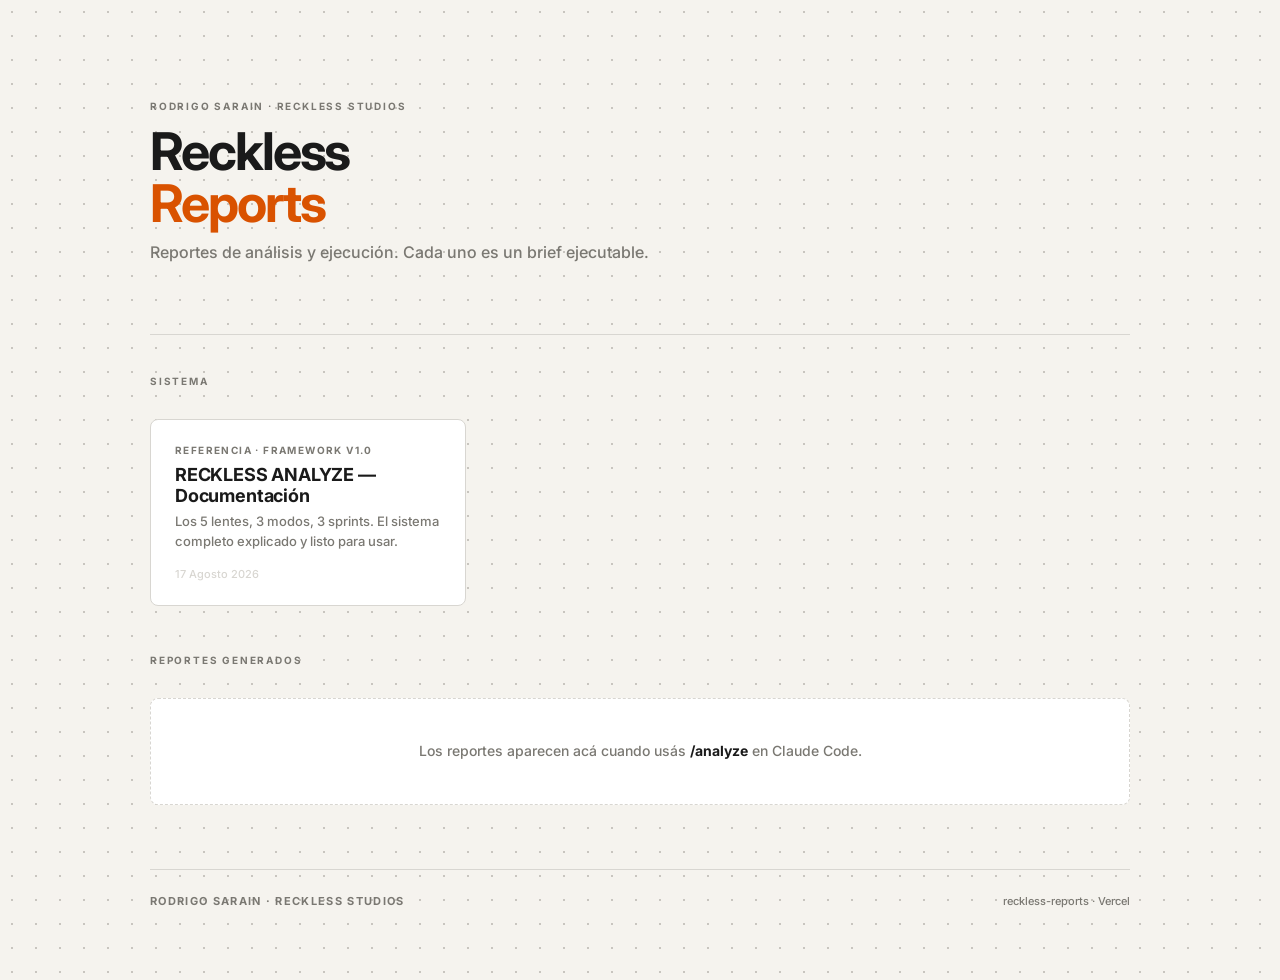
==== index.html @ d9c217eb "init: RECKLESS ANALYZE system v1.0 Framework de análisis y ejecución unificado para contenido y soft" ====
<!DOCTYPE html>
<html lang="es">
<head>
  <meta charset="UTF-8">
  <meta name="viewport" content="width=device-width, initial-scale=1.0">
  <title>Reckless Reports — Rodrigo Sarain</title>
  <link rel="icon" type="image/png" href="/assets/logo.png">
  <link rel="preconnect" href="https://fonts.googleapis.com">
  <link rel="preconnect" href="https://fonts.gstatic.com" crossorigin>
  <link href="https://fonts.googleapis.com/css2?family=Inter:wght@400;500;600;700&display=swap" rel="stylesheet">
  <link rel="stylesheet" href="/assets/style.css">
  <style>
    .index-window {
      max-width: 980px;
      margin: 0 auto;
    }
    .index-header {
      padding: 52px 0 40px;
    }
    .index-eyebrow {
      font-size: 10px;
      font-weight: 700;
      letter-spacing: 0.18em;
      text-transform: uppercase;
      color: var(--stone);
      margin-bottom: 14px;
    }
    .index-title {
      font-size: 52px;
      font-weight: 700;
      letter-spacing: -0.04em;
      line-height: 1.0;
      color: var(--void);
    }
    .index-title .signal { color: var(--signal); }
    .index-sub {
      font-size: 16px;
      font-weight: 500;
      color: var(--stone);
      margin-top: 12px;
    }
    .index-divider {
      height: 1px;
      background: var(--border);
      margin: 32px 0;
    }
    .index-filters {
      display: flex;
      gap: 8px;
      margin-bottom: 24px;
      flex-wrap: wrap;
    }
    .filter-btn {
      font-size: 11px;
      font-weight: 600;
      letter-spacing: 0.1em;
      text-transform: uppercase;
      padding: 6px 14px;
      border-radius: 20px;
      border: 1px solid var(--border);
      background: #fff;
      color: var(--stone);
      cursor: pointer;
      transition: all 0.1s;
    }
    .filter-btn.active, .filter-btn:hover {
      background: var(--void);
      color: var(--paper);
      border-color: var(--void);
    }
    .section-label {
      font-size: 10px;
      font-weight: 700;
      letter-spacing: 0.18em;
      text-transform: uppercase;
      color: var(--stone);
      margin-bottom: 16px;
      margin-top: 40px;
    }
  </style>
</head>
<body>

<div class="index-window">

  <div class="index-header">
    <div class="index-eyebrow">Rodrigo Sarain · Reckless Studios</div>
    <div class="index-title">Reckless<br><span class="signal">Reports</span></div>
    <div class="index-sub">Reportes de análisis y ejecución. Cada uno es un brief ejecutable.</div>
  </div>

  <div class="index-divider"></div>

  <div class="section-label">Sistema</div>
  <div class="index-grid">

    <a class="report-card" href="/reports/analyze-framework/">
      <div class="rc-mode">Referencia · Framework v1.0</div>
      <div class="rc-title">RECKLESS ANALYZE — Documentación</div>
      <div class="rc-sub">Los 5 lentes, 3 modos, 3 sprints. El sistema completo explicado y listo para usar.</div>
      <div class="rc-date">17 Agosto 2026</div>
    </a>

  </div>

  <div class="section-label" style="margin-top: 48px;">Reportes generados</div>
  <div id="reports-grid" class="index-grid">
    <div style="grid-column: 1 / -1; padding: 40px; text-align: center; border: 1px dashed var(--border); border-radius: 8px; background: #fff;">
      <p style="color: var(--stone); font-size: 14px; font-weight: 500;">Los reportes aparecen acá cuando usás <strong style="color: var(--void);">/analyze</strong> en Claude Code.</p>
    </div>
  </div>

  <div style="margin-top: 64px; padding-top: 24px; border-top: 1px solid var(--border); display: flex; justify-content: space-between; align-items: center;">
    <div style="font-size: 11px; font-weight: 700; letter-spacing: 0.12em; text-transform: uppercase; color: var(--stone);">Rodrigo Sarain · Reckless Studios</div>
    <div style="font-size: 11px; font-weight: 500; color: var(--stone);">reckless-reports · Vercel</div>
  </div>

</div>

</body>
</html>
---- assets/style.css ----
/* ============================================================
   RECKLESS REPORTS — Shared Stylesheet
   Rodrigo Sarain · Reckless Studios
   ============================================================ */

*, *::before, *::after { margin: 0; padding: 0; box-sizing: border-box; }

:root {
  --signal:  #D95200;
  --void:    #1A1A1A;
  --paper:   #F5F3EE;
  --stone:   #7A7872;
  --earth:   #2C1A0E;
  --border:  #D8D6D1;
  --card-bg: #FAFAF8;
  --dot-color: #C8C5BF;
}

/* ── Body / Dot-grid background ── */
body {
  font-family: 'Inter', 'Helvetica Neue', Arial, sans-serif;
  background-color: var(--paper);
  background-image: radial-gradient(circle, var(--dot-color) 1.2px, transparent 1.2px);
  background-size: 24px 24px;
  min-height: 100vh;
  padding: 48px 24px 72px;
  color: var(--void);
  -webkit-font-smoothing: antialiased;
}

/* ── MacBook Window ── */
.window {
  max-width: 980px;
  margin: 0 auto;
  background: #FFFFFF;
  border-radius: 12px;
  box-shadow:
    0 0 0 1px rgba(0,0,0,0.07),
    0 2px 4px rgba(0,0,0,0.04),
    0 12px 32px rgba(0,0,0,0.08),
    0 40px 80px rgba(0,0,0,0.07);
  overflow: hidden;
}

/* ── Window Chrome ── */
.window-chrome {
  background: linear-gradient(180deg, #EEECEB 0%, #E5E3DF 100%);
  border-bottom: 1px solid #D2D0CB;
  padding: 13px 18px;
  display: flex;
  align-items: center;
  user-select: none;
}

.traffic-lights {
  display: flex;
  gap: 8px;
  flex-shrink: 0;
}

.tl {
  width: 12px;
  height: 12px;
  border-radius: 50%;
  border: 0.5px solid rgba(0,0,0,0.10);
}
.tl-red    { background: #FF5F57; }
.tl-yellow { background: #FEBC2E; }
.tl-green  { background: #28C840; }

.chrome-title {
  flex: 1;
  text-align: center;
  font-size: 12px;
  font-weight: 500;
  color: var(--stone);
  letter-spacing: 0.01em;
}

.chrome-spacer { width: 52px; flex-shrink: 0; }

/* ── Report Body ── */
.report-body { padding: 52px 56px 64px; }

/* ── Report Header ── */
.report-header {
  display: flex;
  justify-content: space-between;
  align-items: flex-start;
  margin-bottom: 52px;
  padding-bottom: 36px;
  border-bottom: 1px solid var(--border);
  gap: 32px;
}

.header-left { flex: 1; }

.report-eyebrow {
  font-size: 10px;
  font-weight: 600;
  letter-spacing: 0.18em;
  text-transform: uppercase;
  color: var(--stone);
  margin-bottom: 14px;
}

.report-title {
  font-size: 44px;
  font-weight: 700;
  letter-spacing: -0.03em;
  line-height: 1.05;
  color: var(--void);
}

.report-title .signal { color: var(--signal); }

.report-subtitle {
  font-size: 15px;
  font-weight: 500;
  color: var(--stone);
  margin-top: 10px;
  line-height: 1.6;
}

.header-right {
  flex-shrink: 0;
  display: flex;
  flex-direction: column;
  align-items: flex-end;
  gap: 12px;
}

.header-logo {
  height: 28px;
  width: auto;
  opacity: 0.85;
}

.meta-badges {
  display: flex;
  flex-direction: column;
  gap: 6px;
  align-items: flex-end;
}

.badge {
  font-size: 10px;
  font-weight: 600;
  letter-spacing: 0.1em;
  text-transform: uppercase;
  padding: 4px 10px;
  border-radius: 4px;
  border: 1px solid var(--border);
  color: var(--stone);
  background: var(--paper);
  white-space: nowrap;
}
.badge.mode-badge {
  background: var(--void);
  color: var(--paper);
  border-color: var(--void);
}
.badge.signal-badge {
  background: var(--signal);
  color: #fff;
  border-color: var(--signal);
}

/* ── Sections ── */
.section { margin-bottom: 52px; }

.section-header {
  display: flex;
  align-items: baseline;
  gap: 14px;
  margin-bottom: 24px;
  padding-bottom: 14px;
  border-bottom: 0.5px solid var(--border);
}

.sec-num {
  font-size: 10px;
  font-weight: 700;
  letter-spacing: 0.18em;
  text-transform: uppercase;
  color: var(--stone);
  flex-shrink: 0;
}

.sec-title {
  font-size: 20px;
  font-weight: 700;
  letter-spacing: -0.02em;
  color: var(--void);
}

/* ── Typography ── */
p {
  font-size: 15px;
  font-weight: 600;
  line-height: 1.75;
  color: var(--void);
}

.text-medium {
  font-weight: 500;
  color: var(--stone);
}

.text-bold { font-weight: 700; }

/* ── Theme Blocks ── */
.theme-block {
  background: var(--paper);
  border: 1px solid var(--border);
  border-radius: 8px;
  padding: 20px 24px;
  margin-bottom: 12px;
}

.theme-header {
  display: flex;
  align-items: center;
  gap: 12px;
  margin-bottom: 10px;
}

.theme-tag {
  font-size: 10px;
  font-weight: 700;
  letter-spacing: 0.1em;
  text-transform: uppercase;
  color: var(--signal);
  background: rgba(217, 82, 0, 0.08);
  padding: 3px 9px;
  border-radius: 4px;
}

.theme-name {
  font-size: 15px;
  font-weight: 700;
  color: var(--void);
}

.theme-body {
  font-size: 14px;
  font-weight: 600;
  line-height: 1.7;
  color: var(--void);
}

.theme-quote {
  font-size: 13px;
  font-weight: 500;
  font-style: italic;
  color: var(--stone);
  padding-left: 14px;
  border-left: 2px solid var(--border);
  margin-top: 10px;
  line-height: 1.65;
}

/* ── JTBD Items ── */
.jtbd-item {
  background: var(--paper);
  border: 1px solid var(--border);
  border-left: 3px solid var(--signal);
  border-radius: 0 8px 8px 0;
  padding: 16px 20px;
  margin-bottom: 10px;
}

.jtbd-item .jtbd-label {
  font-size: 10px;
  font-weight: 700;
  letter-spacing: 0.14em;
  text-transform: uppercase;
  color: var(--stone);
  margin-bottom: 6px;
}

.jtbd-item .jtbd-text {
  font-size: 14px;
  font-weight: 600;
  color: var(--void);
  line-height: 1.6;
}

.jtbd-item .jtbd-text em {
  font-style: normal;
  color: var(--stone);
  font-weight: 500;
}

/* ── Filter Box (Simple Stick) ── */
.filter-box {
  background: var(--void);
  border-radius: 8px;
  padding: 28px 32px;
  display: flex;
  flex-direction: column;
  gap: 12px;
}

.filter-label {
  font-size: 10px;
  font-weight: 700;
  letter-spacing: 0.18em;
  text-transform: uppercase;
  color: #555550;
}

.filter-statement {
  font-size: 22px;
  font-weight: 700;
  letter-spacing: -0.02em;
  color: var(--paper);
  line-height: 1.3;
}

.filter-sub {
  font-size: 13px;
  font-weight: 500;
  color: #888882;
  line-height: 1.6;
}

/* ── PR/FAQ ── */
.prfaq-block {
  border: 1px solid var(--border);
  border-radius: 8px;
  overflow: hidden;
  margin-bottom: 12px;
}

.prfaq-header {
  background: var(--paper);
  padding: 14px 20px;
  border-bottom: 1px solid var(--border);
  display: flex;
  align-items: center;
  gap: 10px;
}

.prfaq-tag {
  font-size: 10px;
  font-weight: 700;
  letter-spacing: 0.12em;
  text-transform: uppercase;
  padding: 3px 8px;
  border-radius: 4px;
}

.prfaq-tag.pr  { background: rgba(217, 82, 0, 0.08); color: var(--signal); }
.prfaq-tag.faq { background: rgba(26, 26, 26, 0.06); color: var(--stone); }

.prfaq-label {
  font-size: 13px;
  font-weight: 700;
  color: var(--void);
}

.prfaq-body {
  padding: 16px 20px;
  font-size: 14px;
  font-weight: 500;
  line-height: 1.7;
  color: var(--void);
  background: #fff;
}

/* ── Sprint Grid ── */
.sprint-grid {
  display: grid;
  grid-template-columns: repeat(3, 1fr);
  gap: 12px;
}

.sprint-block {
  border: 1px solid var(--border);
  border-radius: 8px;
  padding: 18px;
  background: var(--card-bg);
}

.sprint-day {
  font-size: 10px;
  font-weight: 700;
  letter-spacing: 0.16em;
  text-transform: uppercase;
  color: var(--signal);
  margin-bottom: 6px;
}

.sprint-title {
  font-size: 14px;
  font-weight: 700;
  color: var(--void);
  margin-bottom: 12px;
  letter-spacing: -0.01em;
}

.sprint-tasks {
  list-style: none;
  display: flex;
  flex-direction: column;
  gap: 0;
}

.sprint-tasks li {
  font-size: 12px;
  font-weight: 500;
  color: var(--stone);
  padding: 6px 0;
  border-bottom: 0.5px solid var(--border);
  line-height: 1.5;
}

.sprint-tasks li:last-child { border-bottom: none; }

.sprint-tasks li::before {
  content: '→  ';
  color: var(--border);
  font-size: 11px;
}

/* ── Notion Tree ── */
.notion-tree {
  background: var(--paper);
  border: 1px solid var(--border);
  border-radius: 8px;
  padding: 20px 24px;
}

.notion-line {
  font-size: 13px;
  line-height: 1;
  padding: 5px 0;
  display: flex;
  align-items: center;
  gap: 8px;
}

.notion-line .icon { font-size: 14px; flex-shrink: 0; }

.notion-line .label {
  font-weight: 700;
  color: var(--void);
}

.notion-line.l1 { padding-left: 0; }
.notion-line.l2 { padding-left: 22px; }
.notion-line.l2 .label { font-weight: 600; color: var(--stone); }
.notion-line.l3 { padding-left: 44px; }
.notion-line.l3 .label { font-weight: 500; color: var(--stone); }

/* ── Lenses Grid ── */
.lenses-grid {
  display: grid;
  grid-template-columns: repeat(2, 1fr);
  gap: 12px;
}

.lens-card {
  border: 1px solid var(--border);
  border-radius: 8px;
  padding: 20px;
  background: var(--card-bg);
}

.lens-top {
  display: flex;
  align-items: center;
  gap: 12px;
  margin-bottom: 10px;
}

.lens-num {
  font-size: 10px;
  font-weight: 700;
  letter-spacing: 0.12em;
  color: var(--stone);
  background: var(--border);
  padding: 3px 8px;
  border-radius: 4px;
}

.lens-name {
  font-size: 14px;
  font-weight: 700;
  color: var(--void);
}

.lens-source {
  font-size: 11px;
  font-weight: 500;
  color: var(--stone);
  margin-bottom: 8px;
  letter-spacing: 0.01em;
}

.lens-body {
  font-size: 13px;
  font-weight: 500;
  color: var(--stone);
  line-height: 1.65;
}

.lens-question {
  font-size: 13px;
  font-weight: 700;
  color: var(--void);
  margin-top: 8px;
  font-style: italic;
}

/* ── Divider ── */
.divider {
  height: 1px;
  background: var(--border);
  margin: 40px 0;
}

/* ── Footer ── */
.report-footer {
  margin-top: 48px;
  padding-top: 24px;
  border-top: 1px solid var(--border);
  display: flex;
  justify-content: space-between;
  align-items: center;
}

.footer-brand {
  font-size: 11px;
  font-weight: 700;
  letter-spacing: 0.12em;
  text-transform: uppercase;
  color: var(--stone);
}

.footer-meta {
  font-size: 11px;
  font-weight: 500;
  color: var(--stone);
}

/* ── Index page ── */
.index-grid {
  display: grid;
  grid-template-columns: repeat(auto-fill, minmax(280px, 1fr));
  gap: 16px;
  margin-top: 32px;
}

.report-card {
  background: #fff;
  border: 1px solid var(--border);
  border-radius: 8px;
  padding: 24px;
  text-decoration: none;
  color: inherit;
  display: block;
  transition: box-shadow 0.15s ease, transform 0.15s ease;
}

.report-card:hover {
  box-shadow: 0 8px 24px rgba(0,0,0,0.08);
  transform: translateY(-2px);
}

.rc-mode {
  font-size: 10px;
  font-weight: 700;
  letter-spacing: 0.14em;
  text-transform: uppercase;
  color: var(--stone);
  margin-bottom: 8px;
}

.rc-title {
  font-size: 18px;
  font-weight: 700;
  letter-spacing: -0.01em;
  color: var(--void);
  margin-bottom: 6px;
}

.rc-sub {
  font-size: 13px;
  font-weight: 500;
  color: var(--stone);
  line-height: 1.5;
}

.rc-date {
  font-size: 11px;
  font-weight: 500;
  color: var(--border);
  margin-top: 16px;
}

/* ── Responsive ── */
@media (max-width: 720px) {
  body { padding: 16px 12px 48px; }
  .report-body { padding: 28px 24px 40px; }
  .report-header { flex-direction: column; }
  .header-right { align-items: flex-start; }
  .meta-badges { flex-direction: row; flex-wrap: wrap; }
  .sprint-grid { grid-template-columns: 1fr; }
  .lenses-grid { grid-template-columns: 1fr; }
  .report-title { font-size: 30px; }
}
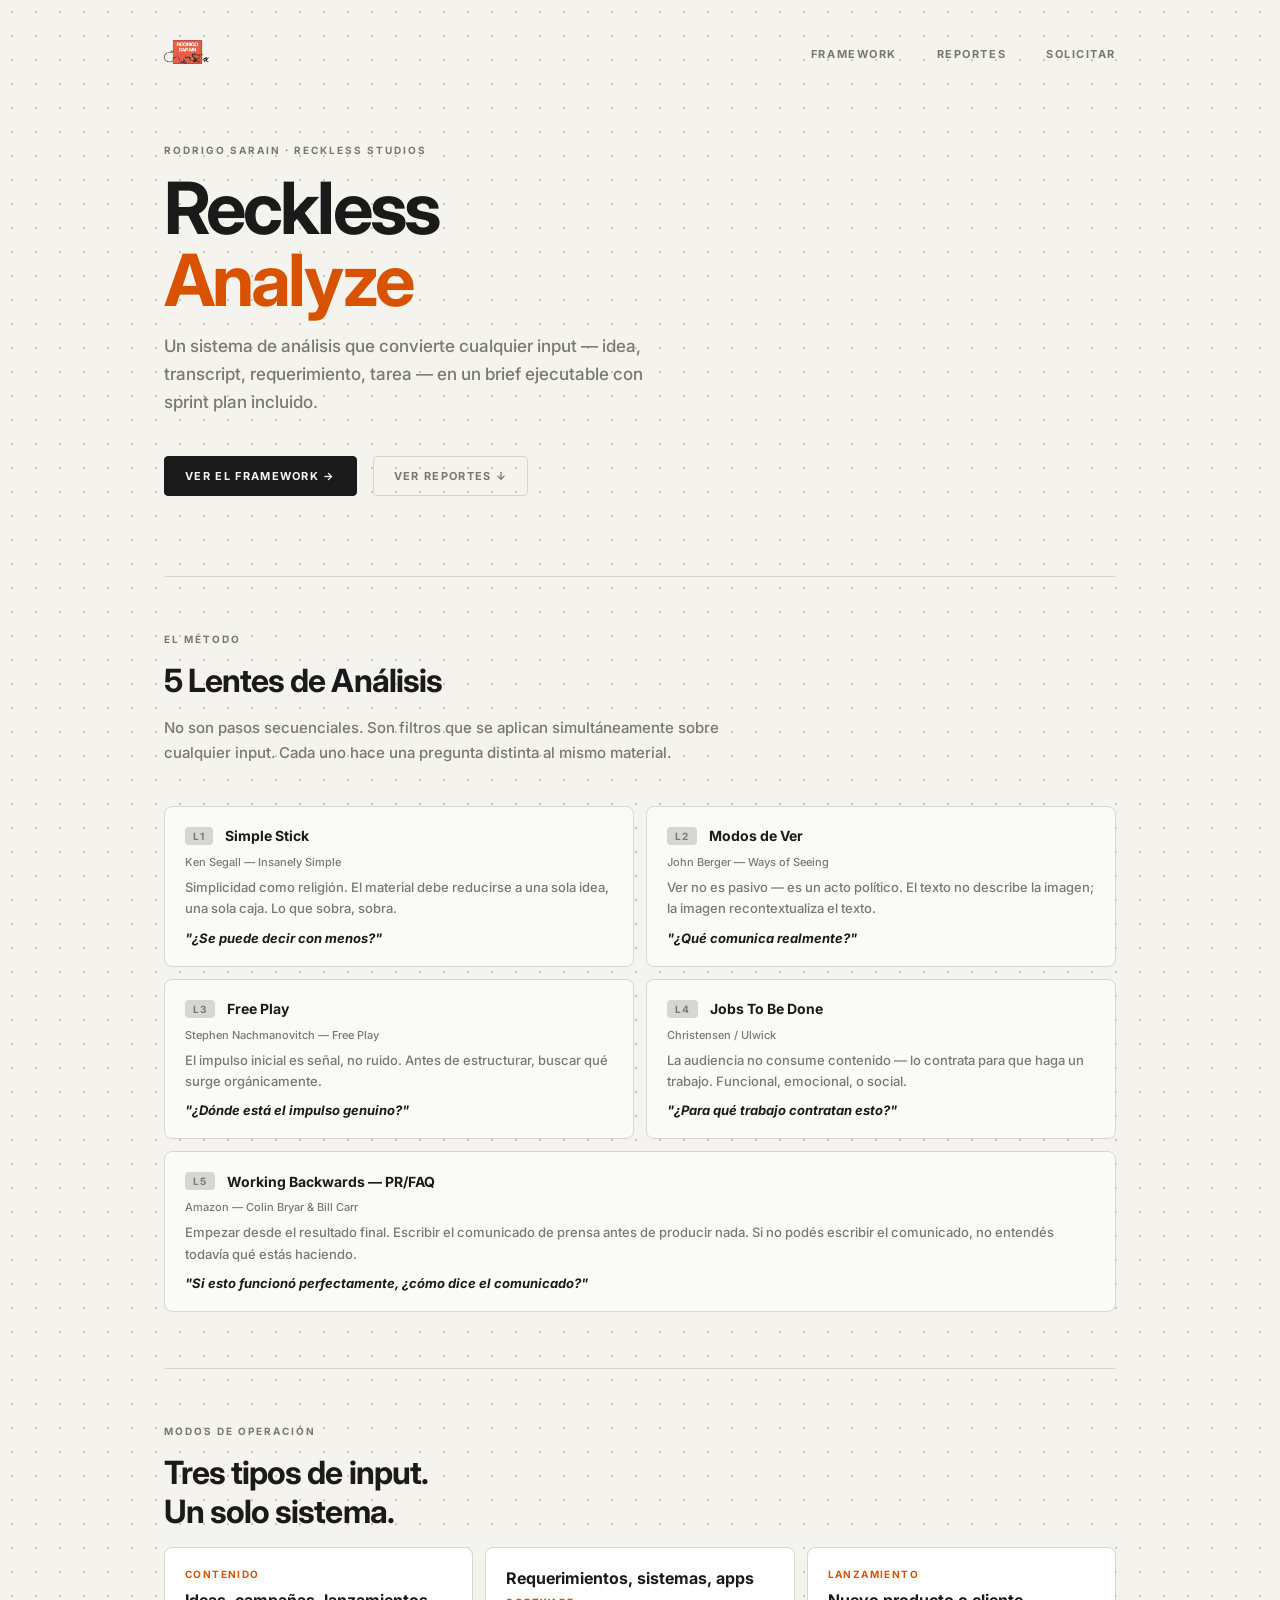
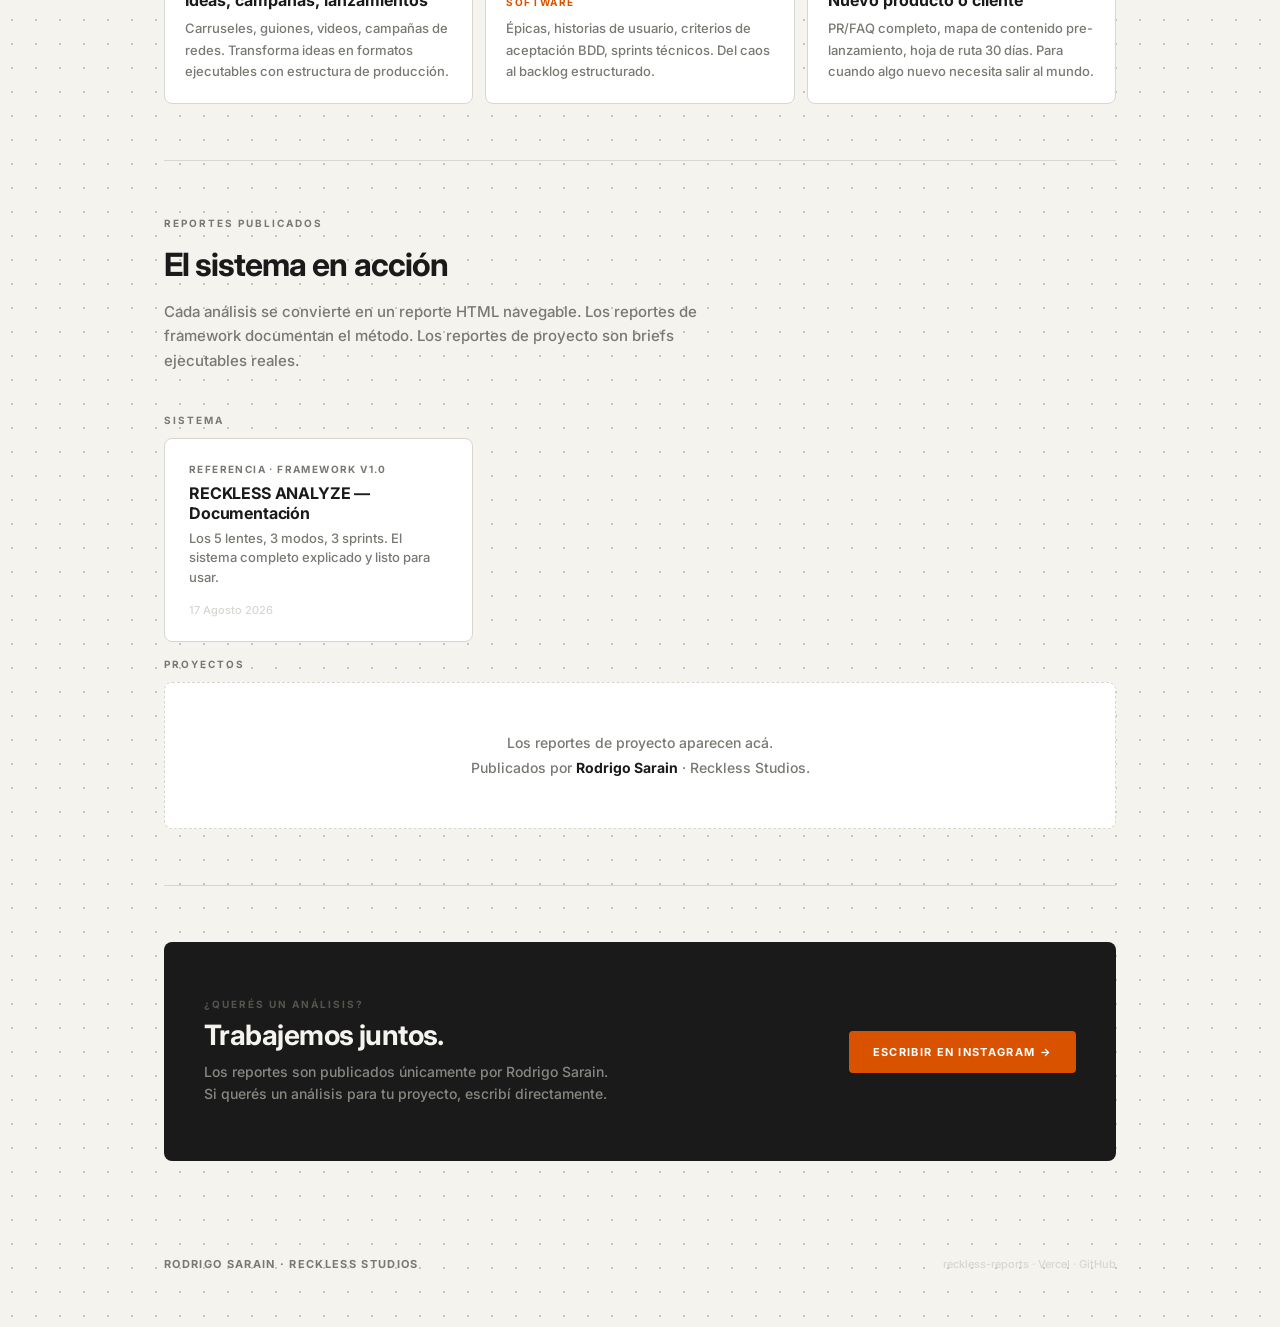
==== commit 1258853a: "feat: full responsive overhaul + public landing page - CSS rewrite: clamp(), fluid type, mobile-firs" ====
--- a/index.html
+++ b/index.html
@@ -3,119 +3,169 @@
 <head>
   <meta charset="UTF-8">
   <meta name="viewport" content="width=device-width, initial-scale=1.0">
+  <meta name="description" content="RECKLESS ANALYZE — Sistema de análisis que convierte cualquier input en un brief ejecutable. Por Rodrigo Sarain · Reckless Studios.">
   <title>Reckless Reports — Rodrigo Sarain</title>
-  <link rel="icon" type="image/png" href="/assets/logo.png">
+  <link rel="icon" type="image/png" href="./assets/logo.png">
   <link rel="preconnect" href="https://fonts.googleapis.com">
   <link rel="preconnect" href="https://fonts.gstatic.com" crossorigin>
   <link href="https://fonts.googleapis.com/css2?family=Inter:wght@400;500;600;700&display=swap" rel="stylesheet">
-  <link rel="stylesheet" href="/assets/style.css">
-  <style>
-    .index-window {
-      max-width: 980px;
-      margin: 0 auto;
-    }
-    .index-header {
-      padding: 52px 0 40px;
-    }
-    .index-eyebrow {
-      font-size: 10px;
-      font-weight: 700;
-      letter-spacing: 0.18em;
-      text-transform: uppercase;
-      color: var(--stone);
-      margin-bottom: 14px;
-    }
-    .index-title {
-      font-size: 52px;
-      font-weight: 700;
-      letter-spacing: -0.04em;
-      line-height: 1.0;
-      color: var(--void);
-    }
-    .index-title .signal { color: var(--signal); }
-    .index-sub {
-      font-size: 16px;
-      font-weight: 500;
-      color: var(--stone);
-      margin-top: 12px;
-    }
-    .index-divider {
-      height: 1px;
-      background: var(--border);
-      margin: 32px 0;
-    }
-    .index-filters {
-      display: flex;
-      gap: 8px;
-      margin-bottom: 24px;
-      flex-wrap: wrap;
-    }
-    .filter-btn {
-      font-size: 11px;
-      font-weight: 600;
-      letter-spacing: 0.1em;
-      text-transform: uppercase;
-      padding: 6px 14px;
-      border-radius: 20px;
-      border: 1px solid var(--border);
-      background: #fff;
-      color: var(--stone);
-      cursor: pointer;
-      transition: all 0.1s;
-    }
-    .filter-btn.active, .filter-btn:hover {
-      background: var(--void);
-      color: var(--paper);
-      border-color: var(--void);
-    }
-    .section-label {
-      font-size: 10px;
-      font-weight: 700;
-      letter-spacing: 0.18em;
-      text-transform: uppercase;
-      color: var(--stone);
-      margin-bottom: 16px;
-      margin-top: 40px;
-    }
-  </style>
+  <link rel="stylesheet" href="./assets/style.css">
 </head>
 <body>
 
-<div class="index-window">
+<div class="page-wrap">
 
-  <div class="index-header">
-    <div class="index-eyebrow">Rodrigo Sarain · Reckless Studios</div>
-    <div class="index-title">Reckless<br><span class="signal">Reports</span></div>
-    <div class="index-sub">Reportes de análisis y ejecución. Cada uno es un brief ejecutable.</div>
-  </div>
+  <!-- Nav -->
+  <nav class="site-nav">
+    <img class="nav-logo" src="./assets/logo.png" alt="Reckless Studios">
+    <ul class="nav-links">
+      <li><a href="#framework">Framework</a></li>
+      <li><a href="#reportes">Reportes</a></li>
+      <li><a href="#request">Solicitar</a></li>
+    </ul>
+  </nav>
 
-  <div class="index-divider"></div>
+  <!-- Hero -->
+  <section class="hero">
+    <div class="hero-eyebrow">Rodrigo Sarain · Reckless Studios</div>
+    <h1 class="hero-title">Reckless<br><span class="signal">Analyze</span></h1>
+    <p class="hero-sub">Un sistema de análisis que convierte cualquier input — idea, transcript, requerimiento, tarea — en un brief ejecutable con sprint plan incluido.</p>
+    <div class="hero-ctas">
+      <a href="/reports/analyze-framework" class="btn btn-primary">Ver el framework →</a>
+      <a href="#reportes" class="btn btn-secondary">Ver reportes ↓</a>
+    </div>
+  </section>
 
-  <div class="section-label">Sistema</div>
-  <div class="index-grid">
+  <!-- Cómo funciona — 5 lentes -->
+  <section class="landing-section" id="framework">
+    <div class="section-eyebrow">El método</div>
+    <h2 class="section-title">5 Lentes de Análisis</h2>
+    <p class="section-sub">No son pasos secuenciales. Son filtros que se aplican simultáneamente sobre cualquier input. Cada uno hace una pregunta distinta al mismo material.</p>
 
-    <a class="report-card" href="/reports/analyze-framework/">
-      <div class="rc-mode">Referencia · Framework v1.0</div>
-      <div class="rc-title">RECKLESS ANALYZE — Documentación</div>
-      <div class="rc-sub">Los 5 lentes, 3 modos, 3 sprints. El sistema completo explicado y listo para usar.</div>
-      <div class="rc-date">17 Agosto 2026</div>
-    </a>
+    <div class="lenses-grid">
+      <div class="lens-card">
+        <div class="lens-top">
+          <div class="lens-num">L1</div>
+          <div class="lens-name">Simple Stick</div>
+        </div>
+        <div class="lens-source">Ken Segall — Insanely Simple</div>
+        <div class="lens-body">Simplicidad como religión. El material debe reducirse a una sola idea, una sola caja. Lo que sobra, sobra.</div>
+        <div class="lens-question">"¿Se puede decir con menos?"</div>
+      </div>
 
-  </div>
+      <div class="lens-card">
+        <div class="lens-top">
+          <div class="lens-num">L2</div>
+          <div class="lens-name">Modos de Ver</div>
+        </div>
+        <div class="lens-source">John Berger — Ways of Seeing</div>
+        <div class="lens-body">Ver no es pasivo — es un acto político. El texto no describe la imagen; la imagen recontextualiza el texto.</div>
+        <div class="lens-question">"¿Qué comunica realmente?"</div>
+      </div>
 
-  <div class="section-label" style="margin-top: 48px;">Reportes generados</div>
-  <div id="reports-grid" class="index-grid">
-    <div style="grid-column: 1 / -1; padding: 40px; text-align: center; border: 1px dashed var(--border); border-radius: 8px; background: #fff;">
-      <p style="color: var(--stone); font-size: 14px; font-weight: 500;">Los reportes aparecen acá cuando usás <strong style="color: var(--void);">/analyze</strong> en Claude Code.</p>
+      <div class="lens-card">
+        <div class="lens-top">
+          <div class="lens-num">L3</div>
+          <div class="lens-name">Free Play</div>
+        </div>
+        <div class="lens-source">Stephen Nachmanovitch — Free Play</div>
+        <div class="lens-body">El impulso inicial es señal, no ruido. Antes de estructurar, buscar qué surge orgánicamente.</div>
+        <div class="lens-question">"¿Dónde está el impulso genuino?"</div>
+      </div>
+
+      <div class="lens-card">
+        <div class="lens-top">
+          <div class="lens-num">L4</div>
+          <div class="lens-name">Jobs To Be Done</div>
+        </div>
+        <div class="lens-source">Christensen / Ulwick</div>
+        <div class="lens-body">La audiencia no consume contenido — lo contrata para que haga un trabajo. Funcional, emocional, o social.</div>
+        <div class="lens-question">"¿Para qué trabajo contratan esto?"</div>
+      </div>
+
+      <div class="lens-card" style="grid-column: 1 / -1;">
+        <div class="lens-top">
+          <div class="lens-num">L5</div>
+          <div class="lens-name">Working Backwards — PR/FAQ</div>
+        </div>
+        <div class="lens-source">Amazon — Colin Bryar &amp; Bill Carr</div>
+        <div class="lens-body">Empezar desde el resultado final. Escribir el comunicado de prensa antes de producir nada. Si no podés escribir el comunicado, no entendés todavía qué estás haciendo.</div>
+        <div class="lens-question">"Si esto funcionó perfectamente, ¿cómo dice el comunicado?"</div>
+      </div>
     </div>
-  </div>
+  </section>
 
-  <div style="margin-top: 64px; padding-top: 24px; border-top: 1px solid var(--border); display: flex; justify-content: space-between; align-items: center;">
-    <div style="font-size: 11px; font-weight: 700; letter-spacing: 0.12em; text-transform: uppercase; color: var(--stone);">Rodrigo Sarain · Reckless Studios</div>
-    <div style="font-size: 11px; font-weight: 500; color: var(--stone);">reckless-reports · Vercel</div>
-  </div>
+  <!-- 3 Modos -->
+  <section class="landing-section">
+    <div class="section-eyebrow">Modos de operación</div>
+    <h2 class="section-title">Tres tipos de input.<br>Un solo sistema.</h2>
 
-</div>
+    <div class="modes-grid">
+      <div class="mode-card">
+        <div class="mode-tag">Contenido</div>
+        <div class="mode-title">Ideas, campañas, lanzamientos</div>
+        <div class="mode-body">Carruseles, guiones, videos, campañas de redes. Transforma ideas en formatos ejecutables con estructura de producción.</div>
+      </div>
+      <div class="mode-card">
+        <div class="mode-title">Requerimientos, sistemas, apps</div>
+        <div class="mode-tag">Software</div>
+        <div class="mode-body">Épicas, historias de usuario, criterios de aceptación BDD, sprints técnicos. Del caos al backlog estructurado.</div>
+      </div>
+      <div class="mode-card">
+        <div class="mode-tag">Lanzamiento</div>
+        <div class="mode-title">Nuevo producto o cliente</div>
+        <div class="mode-body">PR/FAQ completo, mapa de contenido pre-lanzamiento, hoja de ruta 30 días. Para cuando algo nuevo necesita salir al mundo.</div>
+      </div>
+    </div>
+  </section>
+
+  <!-- Reportes -->
+  <section class="landing-section" id="reportes">
+    <div class="section-eyebrow">Reportes publicados</div>
+    <h2 class="section-title">El sistema en acción</h2>
+    <p class="section-sub">Cada análisis se convierte en un reporte HTML navegable. Los reportes de framework documentan el método. Los reportes de proyecto son briefs ejecutables reales.</p>
+
+    <div style="margin-bottom: 16px;">
+      <div class="section-eyebrow" style="margin-bottom: 12px;">Sistema</div>
+      <div class="reports-index-grid">
+        <a class="report-card" href="/reports/analyze-framework">
+          <div class="rc-mode">Referencia · Framework v1.0</div>
+          <div class="rc-title">RECKLESS ANALYZE — Documentación</div>
+          <div class="rc-sub">Los 5 lentes, 3 modos, 3 sprints. El sistema completo explicado y listo para usar.</div>
+          <div class="rc-date">17 Agosto 2026</div>
+        </a>
+      </div>
+    </div>
+
+    <div>
+      <div class="section-eyebrow" style="margin-bottom: 12px;">Proyectos</div>
+      <div class="reports-index-grid">
+        <div class="empty-state">
+          <p>Los reportes de proyecto aparecen acá.<br>Publicados por <strong style="color: var(--void);">Rodrigo Sarain</strong> · Reckless Studios.</p>
+        </div>
+      </div>
+    </div>
+  </section>
+
+  <!-- Protección + Request -->
+  <section class="landing-section" id="request">
+    <div class="cta-box">
+      <div class="cta-left">
+        <div class="cta-label">¿Querés un análisis?</div>
+        <div class="cta-title">Trabajemos juntos.</div>
+        <div class="cta-sub">Los reportes son publicados únicamente por Rodrigo Sarain.<br>Si querés un análisis para tu proyecto, escribí directamente.</div>
+      </div>
+      <a class="btn-cta" href="https://instagram.com/rodrigosarain" target="_blank" rel="noopener">Escribir en Instagram →</a>
+    </div>
+  </section>
+
+  <!-- Footer -->
+  <footer class="site-footer">
+    <div class="footer-brand">Rodrigo Sarain · Reckless Studios</div>
+    <div class="footer-note">reckless-reports · Vercel · GitHub</div>
+  </footer>
+
+</div><!-- /page-wrap -->
 
 </body>
 </html>
--- a/assets/style.css
+++ b/assets/style.css
@@ -1,39 +1,436 @@
 /* ============================================================
-   RECKLESS REPORTS — Shared Stylesheet
+   RECKLESS REPORTS — Design System
    Rodrigo Sarain · Reckless Studios
    ============================================================ */
 
 *, *::before, *::after { margin: 0; padding: 0; box-sizing: border-box; }
 
 :root {
-  --signal:  #D95200;
-  --void:    #1A1A1A;
-  --paper:   #F5F3EE;
-  --stone:   #7A7872;
-  --earth:   #2C1A0E;
-  --border:  #D8D6D1;
-  --card-bg: #FAFAF8;
+  --signal:    #D95200;
+  --void:      #1A1A1A;
+  --paper:     #F5F3EE;
+  --stone:     #7A7872;
+  --earth:     #2C1A0E;
+  --border:    #D8D6D1;
+  --card-bg:   #FAFAF8;
   --dot-color: #C8C5BF;
-}
-
-/* ── Body / Dot-grid background ── */
+  --white:     #FFFFFF;
+
+  --r-xs:  4px;
+  --r-sm:  8px;
+  --r-md:  12px;
+
+  --sp-xs:  8px;
+  --sp-sm:  16px;
+  --sp-md:  24px;
+  --sp-lg:  40px;
+  --sp-xl:  56px;
+  --sp-2xl: 80px;
+}
+
+html { scroll-behavior: smooth; }
+
 body {
   font-family: 'Inter', 'Helvetica Neue', Arial, sans-serif;
   background-color: var(--paper);
   background-image: radial-gradient(circle, var(--dot-color) 1.2px, transparent 1.2px);
   background-size: 24px 24px;
   min-height: 100vh;
-  padding: 48px 24px 72px;
   color: var(--void);
   -webkit-font-smoothing: antialiased;
-}
-
-/* ── MacBook Window ── */
+  -moz-osx-font-smoothing: grayscale;
+}
+
+/* ─────────────────────────────────────────
+   LANDING PAGE LAYOUT
+───────────────────────────────────────── */
+
+.page-wrap {
+  max-width: 1000px;
+  margin: 0 auto;
+  padding: 0 var(--sp-md);
+}
+
+/* ── Site Nav ── */
+.site-nav {
+  display: flex;
+  justify-content: space-between;
+  align-items: center;
+  padding: var(--sp-lg) 0 var(--sp-md);
+}
+
+.nav-logo {
+  height: 24px;
+  width: auto;
+  opacity: 0.85;
+}
+
+.nav-links {
+  display: flex;
+  gap: var(--sp-lg);
+  list-style: none;
+}
+
+.nav-links a {
+  font-size: 11px;
+  font-weight: 700;
+  letter-spacing: 0.14em;
+  text-transform: uppercase;
+  color: var(--stone);
+  text-decoration: none;
+  transition: color 0.15s;
+}
+
+.nav-links a:hover { color: var(--void); }
+
+/* ── Hero ── */
+.hero {
+  padding: var(--sp-xl) 0 var(--sp-2xl);
+  border-bottom: 1px solid var(--border);
+}
+
+.hero-eyebrow {
+  font-size: 10px;
+  font-weight: 700;
+  letter-spacing: 0.2em;
+  text-transform: uppercase;
+  color: var(--stone);
+  margin-bottom: var(--sp-sm);
+}
+
+.hero-title {
+  font-size: clamp(40px, 7vw, 72px);
+  font-weight: 700;
+  letter-spacing: -0.04em;
+  line-height: 1.0;
+  color: var(--void);
+  margin-bottom: var(--sp-sm);
+}
+
+.hero-title .signal { color: var(--signal); }
+
+.hero-sub {
+  font-size: clamp(14px, 2vw, 17px);
+  font-weight: 500;
+  color: var(--stone);
+  line-height: 1.65;
+  max-width: 520px;
+  margin-bottom: var(--sp-lg);
+}
+
+.hero-ctas {
+  display: flex;
+  gap: var(--sp-sm);
+  flex-wrap: wrap;
+}
+
+.btn {
+  display: inline-block;
+  font-size: 11px;
+  font-weight: 700;
+  letter-spacing: 0.12em;
+  text-transform: uppercase;
+  padding: 12px 20px;
+  border-radius: var(--r-xs);
+  text-decoration: none;
+  transition: all 0.15s;
+  white-space: nowrap;
+}
+
+.btn-primary {
+  background: var(--void);
+  color: var(--paper);
+  border: 1px solid var(--void);
+}
+
+.btn-primary:hover {
+  background: var(--earth);
+  border-color: var(--earth);
+}
+
+.btn-secondary {
+  background: transparent;
+  color: var(--stone);
+  border: 1px solid var(--border);
+}
+
+.btn-secondary:hover {
+  color: var(--void);
+  border-color: var(--void);
+}
+
+/* ── Section generic ── */
+.landing-section {
+  padding: var(--sp-xl) 0;
+  border-bottom: 1px solid var(--border);
+}
+
+.landing-section:last-of-type { border-bottom: none; }
+
+.section-eyebrow {
+  font-size: 10px;
+  font-weight: 700;
+  letter-spacing: 0.2em;
+  text-transform: uppercase;
+  color: var(--stone);
+  margin-bottom: var(--sp-sm);
+}
+
+.section-title {
+  font-size: clamp(22px, 3.5vw, 32px);
+  font-weight: 700;
+  letter-spacing: -0.03em;
+  color: var(--void);
+  margin-bottom: var(--sp-sm);
+}
+
+.section-sub {
+  font-size: 15px;
+  font-weight: 500;
+  color: var(--stone);
+  line-height: 1.65;
+  max-width: 560px;
+  margin-bottom: var(--sp-lg);
+}
+
+/* ── Lenses Grid ── */
+.lenses-grid {
+  display: grid;
+  grid-template-columns: repeat(2, 1fr);
+  gap: 12px;
+}
+
+.lens-card {
+  border: 1px solid var(--border);
+  border-radius: var(--r-sm);
+  padding: 20px;
+  background: var(--card-bg);
+}
+
+.lens-top {
+  display: flex;
+  align-items: center;
+  gap: 12px;
+  margin-bottom: 10px;
+}
+
+.lens-num {
+  font-size: 10px;
+  font-weight: 700;
+  letter-spacing: 0.12em;
+  color: var(--stone);
+  background: var(--border);
+  padding: 3px 8px;
+  border-radius: var(--r-xs);
+  flex-shrink: 0;
+}
+
+.lens-name {
+  font-size: 14px;
+  font-weight: 700;
+  color: var(--void);
+}
+
+.lens-source {
+  font-size: 11px;
+  font-weight: 500;
+  color: var(--stone);
+  margin-bottom: 8px;
+}
+
+.lens-body {
+  font-size: 13px;
+  font-weight: 500;
+  color: var(--stone);
+  line-height: 1.65;
+}
+
+.lens-question {
+  font-size: 13px;
+  font-weight: 700;
+  color: var(--void);
+  margin-top: 10px;
+  font-style: italic;
+}
+
+/* ── Modes ── */
+.modes-grid {
+  display: grid;
+  grid-template-columns: repeat(3, 1fr);
+  gap: 12px;
+}
+
+.mode-card {
+  border: 1px solid var(--border);
+  border-radius: var(--r-sm);
+  padding: 20px;
+  background: var(--white);
+}
+
+.mode-tag {
+  font-size: 10px;
+  font-weight: 700;
+  letter-spacing: 0.14em;
+  text-transform: uppercase;
+  color: var(--signal);
+  margin-bottom: 10px;
+}
+
+.mode-title {
+  font-size: 16px;
+  font-weight: 700;
+  color: var(--void);
+  margin-bottom: 8px;
+}
+
+.mode-body {
+  font-size: 13px;
+  font-weight: 500;
+  color: var(--stone);
+  line-height: 1.65;
+}
+
+/* ── Reports Gallery ── */
+.reports-index-grid {
+  display: grid;
+  grid-template-columns: repeat(auto-fill, minmax(260px, 1fr));
+  gap: 12px;
+}
+
+.report-card {
+  background: var(--white);
+  border: 1px solid var(--border);
+  border-radius: var(--r-sm);
+  padding: var(--sp-md);
+  text-decoration: none;
+  color: inherit;
+  display: block;
+  transition: box-shadow 0.15s, transform 0.15s;
+}
+
+.report-card:hover {
+  box-shadow: 0 8px 24px rgba(0,0,0,0.08);
+  transform: translateY(-2px);
+}
+
+.rc-mode {
+  font-size: 10px;
+  font-weight: 700;
+  letter-spacing: 0.14em;
+  text-transform: uppercase;
+  color: var(--stone);
+  margin-bottom: 8px;
+}
+
+.rc-title {
+  font-size: 16px;
+  font-weight: 700;
+  letter-spacing: -0.01em;
+  color: var(--void);
+  margin-bottom: 6px;
+}
+
+.rc-sub {
+  font-size: 13px;
+  font-weight: 500;
+  color: var(--stone);
+  line-height: 1.5;
+}
+
+.rc-date {
+  font-size: 11px;
+  font-weight: 500;
+  color: var(--border);
+  margin-top: var(--sp-sm);
+}
+
+/* ── CTA / Request ── */
+.cta-box {
+  background: var(--void);
+  border-radius: var(--r-sm);
+  padding: var(--sp-xl) var(--sp-lg);
+  display: flex;
+  justify-content: space-between;
+  align-items: center;
+  gap: var(--sp-lg);
+}
+
+.cta-left {}
+
+.cta-label {
+  font-size: 10px;
+  font-weight: 700;
+  letter-spacing: 0.2em;
+  text-transform: uppercase;
+  color: #555550;
+  margin-bottom: var(--sp-xs);
+}
+
+.cta-title {
+  font-size: clamp(20px, 3vw, 28px);
+  font-weight: 700;
+  letter-spacing: -0.02em;
+  color: var(--paper);
+  line-height: 1.25;
+}
+
+.cta-sub {
+  font-size: 14px;
+  font-weight: 500;
+  color: #888882;
+  margin-top: 8px;
+  line-height: 1.55;
+}
+
+.btn-cta {
+  display: inline-block;
+  font-size: 11px;
+  font-weight: 700;
+  letter-spacing: 0.12em;
+  text-transform: uppercase;
+  padding: 14px 24px;
+  border-radius: var(--r-xs);
+  text-decoration: none;
+  background: var(--signal);
+  color: var(--white);
+  white-space: nowrap;
+  flex-shrink: 0;
+  transition: opacity 0.15s;
+}
+
+.btn-cta:hover { opacity: 0.88; }
+
+/* ── Site Footer ── */
+.site-footer {
+  padding: var(--sp-lg) 0 var(--sp-xl);
+  display: flex;
+  justify-content: space-between;
+  align-items: center;
+  gap: var(--sp-md);
+  flex-wrap: wrap;
+}
+
+.footer-brand {
+  font-size: 11px;
+  font-weight: 700;
+  letter-spacing: 0.12em;
+  text-transform: uppercase;
+  color: var(--stone);
+}
+
+.footer-note {
+  font-size: 11px;
+  font-weight: 500;
+  color: var(--border);
+}
+
+/* ─────────────────────────────────────────
+   MACBOOK WINDOW
+───────────────────────────────────────── */
+
 .window {
-  max-width: 980px;
-  margin: 0 auto;
-  background: #FFFFFF;
-  border-radius: 12px;
+  background: var(--white);
+  border-radius: var(--r-md);
   box-shadow:
     0 0 0 1px rgba(0,0,0,0.07),
     0 2px 4px rgba(0,0,0,0.04),
@@ -42,7 +439,16 @@
   overflow: hidden;
 }
 
-/* ── Window Chrome ── */
+/* window used standalone (report pages) */
+.window-page {
+  max-width: 980px;
+  margin: 0 auto;
+}
+
+.window-page-wrap {
+  padding: 48px 24px 72px;
+}
+
 .window-chrome {
   background: linear-gradient(180deg, #EEECEB 0%, #E5E3DF 100%);
   border-bottom: 1px solid #D2D0CB;
@@ -64,6 +470,7 @@
   border-radius: 50%;
   border: 0.5px solid rgba(0,0,0,0.10);
 }
+
 .tl-red    { background: #FF5F57; }
 .tl-yellow { background: #FEBC2E; }
 .tl-green  { background: #28C840; }
@@ -74,30 +481,38 @@
   font-size: 12px;
   font-weight: 500;
   color: var(--stone);
-  letter-spacing: 0.01em;
+  overflow: hidden;
+  text-overflow: ellipsis;
+  white-space: nowrap;
+  padding: 0 8px;
 }
 
 .chrome-spacer { width: 52px; flex-shrink: 0; }
 
-/* ── Report Body ── */
-.report-body { padding: 52px 56px 64px; }
+/* ─────────────────────────────────────────
+   REPORT INTERNALS
+───────────────────────────────────────── */
+
+.report-body {
+  padding: clamp(24px, 5vw, 52px) clamp(20px, 5.5vw, 56px) clamp(32px, 6vw, 64px);
+}
 
 /* ── Report Header ── */
 .report-header {
   display: flex;
   justify-content: space-between;
   align-items: flex-start;
-  margin-bottom: 52px;
-  padding-bottom: 36px;
+  margin-bottom: clamp(32px, 5vw, 52px);
+  padding-bottom: clamp(24px, 4vw, 36px);
   border-bottom: 1px solid var(--border);
-  gap: 32px;
-}
-
-.header-left { flex: 1; }
+  gap: var(--sp-lg);
+}
+
+.header-left { flex: 1; min-width: 0; }
 
 .report-eyebrow {
   font-size: 10px;
-  font-weight: 600;
+  font-weight: 700;
   letter-spacing: 0.18em;
   text-transform: uppercase;
   color: var(--stone);
@@ -105,7 +520,7 @@
 }
 
 .report-title {
-  font-size: 44px;
+  font-size: clamp(28px, 5vw, 44px);
   font-weight: 700;
   letter-spacing: -0.03em;
   line-height: 1.05;
@@ -131,7 +546,7 @@
 }
 
 .header-logo {
-  height: 28px;
+  height: 24px;
   width: auto;
   opacity: 0.85;
 }
@@ -149,25 +564,18 @@
   letter-spacing: 0.1em;
   text-transform: uppercase;
   padding: 4px 10px;
-  border-radius: 4px;
+  border-radius: var(--r-xs);
   border: 1px solid var(--border);
   color: var(--stone);
   background: var(--paper);
   white-space: nowrap;
 }
-.badge.mode-badge {
-  background: var(--void);
-  color: var(--paper);
-  border-color: var(--void);
-}
-.badge.signal-badge {
-  background: var(--signal);
-  color: #fff;
-  border-color: var(--signal);
-}
-
-/* ── Sections ── */
-.section { margin-bottom: 52px; }
+
+.badge.mode-badge  { background: var(--void); color: var(--paper); border-color: var(--void); }
+.badge.signal-badge { background: var(--signal); color: var(--white); border-color: var(--signal); }
+
+/* ── Section ── */
+.section { margin-bottom: clamp(32px, 5vw, 52px); }
 
 .section-header {
   display: flex;
@@ -188,7 +596,7 @@
 }
 
 .sec-title {
-  font-size: 20px;
+  font-size: clamp(16px, 2.5vw, 20px);
   font-weight: 700;
   letter-spacing: -0.02em;
   color: var(--void);
@@ -202,18 +610,14 @@
   color: var(--void);
 }
 
-.text-medium {
-  font-weight: 500;
-  color: var(--stone);
-}
-
-.text-bold { font-weight: 700; }
+.text-medium { font-weight: 500; color: var(--stone); }
+strong { font-weight: 700; }
 
 /* ── Theme Blocks ── */
 .theme-block {
   background: var(--paper);
   border: 1px solid var(--border);
-  border-radius: 8px;
+  border-radius: var(--r-sm);
   padding: 20px 24px;
   margin-bottom: 12px;
 }
@@ -223,6 +627,7 @@
   align-items: center;
   gap: 12px;
   margin-bottom: 10px;
+  flex-wrap: wrap;
 }
 
 .theme-tag {
@@ -233,7 +638,8 @@
   color: var(--signal);
   background: rgba(217, 82, 0, 0.08);
   padding: 3px 9px;
-  border-radius: 4px;
+  border-radius: var(--r-xs);
+  flex-shrink: 0;
 }
 
 .theme-name {
@@ -260,17 +666,17 @@
   line-height: 1.65;
 }
 
-/* ── JTBD Items ── */
+/* ── JTBD ── */
 .jtbd-item {
   background: var(--paper);
   border: 1px solid var(--border);
   border-left: 3px solid var(--signal);
-  border-radius: 0 8px 8px 0;
+  border-radius: 0 var(--r-sm) var(--r-sm) 0;
   padding: 16px 20px;
   margin-bottom: 10px;
 }
 
-.jtbd-item .jtbd-label {
+.jtbd-label {
   font-size: 10px;
   font-weight: 700;
   letter-spacing: 0.14em;
@@ -279,14 +685,14 @@
   margin-bottom: 6px;
 }
 
-.jtbd-item .jtbd-text {
+.jtbd-text {
   font-size: 14px;
   font-weight: 600;
   color: var(--void);
   line-height: 1.6;
 }
 
-.jtbd-item .jtbd-text em {
+.jtbd-text em {
   font-style: normal;
   color: var(--stone);
   font-weight: 500;
@@ -295,8 +701,8 @@
 /* ── Filter Box (Simple Stick) ── */
 .filter-box {
   background: var(--void);
-  border-radius: 8px;
-  padding: 28px 32px;
+  border-radius: var(--r-sm);
+  padding: clamp(20px, 4vw, 28px) clamp(20px, 4.5vw, 32px);
   display: flex;
   flex-direction: column;
   gap: 12px;
@@ -311,7 +717,7 @@
 }
 
 .filter-statement {
-  font-size: 22px;
+  font-size: clamp(16px, 3vw, 22px);
   font-weight: 700;
   letter-spacing: -0.02em;
   color: var(--paper);
@@ -328,7 +734,7 @@
 /* ── PR/FAQ ── */
 .prfaq-block {
   border: 1px solid var(--border);
-  border-radius: 8px;
+  border-radius: var(--r-sm);
   overflow: hidden;
   margin-bottom: 12px;
 }
@@ -340,6 +746,7 @@
   display: flex;
   align-items: center;
   gap: 10px;
+  flex-wrap: wrap;
 }
 
 .prfaq-tag {
@@ -348,7 +755,8 @@
   letter-spacing: 0.12em;
   text-transform: uppercase;
   padding: 3px 8px;
-  border-radius: 4px;
+  border-radius: var(--r-xs);
+  flex-shrink: 0;
 }
 
 .prfaq-tag.pr  { background: rgba(217, 82, 0, 0.08); color: var(--signal); }
@@ -366,7 +774,7 @@
   font-weight: 500;
   line-height: 1.7;
   color: var(--void);
-  background: #fff;
+  background: var(--white);
 }
 
 /* ── Sprint Grid ── */
@@ -378,7 +786,7 @@
 
 .sprint-block {
   border: 1px solid var(--border);
-  border-radius: 8px;
+  border-radius: var(--r-sm);
   padding: 18px;
   background: var(--card-bg);
 }
@@ -404,7 +812,6 @@
   list-style: none;
   display: flex;
   flex-direction: column;
-  gap: 0;
 }
 
 .sprint-tasks li {
@@ -428,7 +835,7 @@
 .notion-tree {
   background: var(--paper);
   border: 1px solid var(--border);
-  border-radius: 8px;
+  border-radius: var(--r-sm);
   padding: 20px 24px;
 }
 
@@ -442,172 +849,158 @@
 }
 
 .notion-line .icon { font-size: 14px; flex-shrink: 0; }
-
-.notion-line .label {
-  font-weight: 700;
-  color: var(--void);
-}
-
+.notion-line .label { font-weight: 700; color: var(--void); }
 .notion-line.l1 { padding-left: 0; }
 .notion-line.l2 { padding-left: 22px; }
 .notion-line.l2 .label { font-weight: 600; color: var(--stone); }
 .notion-line.l3 { padding-left: 44px; }
 .notion-line.l3 .label { font-weight: 500; color: var(--stone); }
 
-/* ── Lenses Grid ── */
-.lenses-grid {
-  display: grid;
-  grid-template-columns: repeat(2, 1fr);
-  gap: 12px;
-}
-
-.lens-card {
-  border: 1px solid var(--border);
-  border-radius: 8px;
-  padding: 20px;
-  background: var(--card-bg);
-}
-
-.lens-top {
-  display: flex;
+/* ── Report Footer ── */
+.report-footer {
+  margin-top: clamp(32px, 5vw, 48px);
+  padding-top: 24px;
+  border-top: 1px solid var(--border);
+  display: flex;
+  justify-content: space-between;
   align-items: center;
-  gap: 12px;
-  margin-bottom: 10px;
-}
-
-.lens-num {
-  font-size: 10px;
+  flex-wrap: wrap;
+  gap: 8px;
+}
+
+.footer-brand {
+  font-size: 11px;
   font-weight: 700;
   letter-spacing: 0.12em;
-  color: var(--stone);
-  background: var(--border);
-  padding: 3px 8px;
-  border-radius: 4px;
-}
-
-.lens-name {
-  font-size: 14px;
-  font-weight: 700;
-  color: var(--void);
-}
-
-.lens-source {
+  text-transform: uppercase;
+  color: var(--stone);
+}
+
+.footer-meta {
   font-size: 11px;
   font-weight: 500;
   color: var(--stone);
-  margin-bottom: 8px;
-  letter-spacing: 0.01em;
-}
-
-.lens-body {
-  font-size: 13px;
-  font-weight: 500;
-  color: var(--stone);
-  line-height: 1.65;
-}
-
-.lens-question {
-  font-size: 13px;
-  font-weight: 700;
-  color: var(--void);
-  margin-top: 8px;
-  font-style: italic;
 }
 
 /* ── Divider ── */
 .divider {
   height: 1px;
   background: var(--border);
-  margin: 40px 0;
-}
-
-/* ── Footer ── */
-.report-footer {
-  margin-top: 48px;
-  padding-top: 24px;
-  border-top: 1px solid var(--border);
-  display: flex;
-  justify-content: space-between;
-  align-items: center;
-}
-
-.footer-brand {
-  font-size: 11px;
-  font-weight: 700;
-  letter-spacing: 0.12em;
-  text-transform: uppercase;
-  color: var(--stone);
-}
-
-.footer-meta {
-  font-size: 11px;
-  font-weight: 500;
-  color: var(--stone);
-}
-
-/* ── Index page ── */
-.index-grid {
-  display: grid;
-  grid-template-columns: repeat(auto-fill, minmax(280px, 1fr));
-  gap: 16px;
-  margin-top: 32px;
-}
-
-.report-card {
-  background: #fff;
-  border: 1px solid var(--border);
-  border-radius: 8px;
-  padding: 24px;
-  text-decoration: none;
-  color: inherit;
-  display: block;
-  transition: box-shadow 0.15s ease, transform 0.15s ease;
-}
-
-.report-card:hover {
-  box-shadow: 0 8px 24px rgba(0,0,0,0.08);
-  transform: translateY(-2px);
-}
-
-.rc-mode {
-  font-size: 10px;
-  font-weight: 700;
-  letter-spacing: 0.14em;
-  text-transform: uppercase;
-  color: var(--stone);
-  margin-bottom: 8px;
-}
-
-.rc-title {
-  font-size: 18px;
-  font-weight: 700;
-  letter-spacing: -0.01em;
-  color: var(--void);
-  margin-bottom: 6px;
-}
-
-.rc-sub {
-  font-size: 13px;
-  font-weight: 500;
-  color: var(--stone);
-  line-height: 1.5;
-}
-
-.rc-date {
-  font-size: 11px;
-  font-weight: 500;
-  color: var(--border);
-  margin-top: 16px;
-}
-
-/* ── Responsive ── */
-@media (max-width: 720px) {
-  body { padding: 16px 12px 48px; }
-  .report-body { padding: 28px 24px 40px; }
-  .report-header { flex-direction: column; }
-  .header-right { align-items: flex-start; }
-  .meta-badges { flex-direction: row; flex-wrap: wrap; }
-  .sprint-grid { grid-template-columns: 1fr; }
-  .lenses-grid { grid-template-columns: 1fr; }
-  .report-title { font-size: 30px; }
-}
+  margin: var(--sp-lg) 0;
+}
+
+/* ── Empty state ── */
+.empty-state {
+  grid-column: 1 / -1;
+  padding: 48px var(--sp-lg);
+  text-align: center;
+  border: 1px dashed var(--border);
+  border-radius: var(--r-sm);
+  background: var(--white);
+}
+
+.empty-state p {
+  color: var(--stone);
+  font-size: 14px;
+  font-weight: 500;
+}
+
+/* ─────────────────────────────────────────
+   RESPONSIVE
+───────────────────────────────────────── */
+
+/* Tablet — 768px */
+@media (max-width: 768px) {
+
+  .lenses-grid  { grid-template-columns: 1fr; }
+  .modes-grid   { grid-template-columns: 1fr; }
+  .sprint-grid  { grid-template-columns: 1fr; }
+
+  .cta-box {
+    flex-direction: column;
+    align-items: flex-start;
+    gap: var(--sp-md);
+  }
+
+  .site-nav { padding: var(--sp-md) 0; }
+
+  .nav-links { gap: var(--sp-md); }
+
+  .hero { padding: var(--sp-lg) 0 var(--sp-xl); }
+
+  .report-header {
+    flex-direction: column;
+  }
+
+  .header-right {
+    flex-direction: row;
+    align-items: center;
+    justify-content: space-between;
+    width: 100%;
+  }
+
+  .meta-badges {
+    flex-direction: row;
+    flex-wrap: wrap;
+    justify-content: flex-start;
+  }
+}
+
+/* Mobile — 480px */
+@media (max-width: 480px) {
+
+  body { background-size: 20px 20px; }
+
+  .page-wrap { padding: 0 var(--sp-sm); }
+
+  .window-page-wrap { padding: 16px 12px 48px; }
+
+  .window { border-radius: 8px; }
+
+  .window-chrome { padding: 10px 14px; }
+
+  .tl { width: 10px; height: 10px; }
+
+  .chrome-title { font-size: 11px; }
+
+  .chrome-spacer { width: 38px; }
+
+  .site-nav {
+    flex-direction: column;
+    align-items: flex-start;
+    gap: var(--sp-sm);
+  }
+
+  .nav-links {
+    gap: var(--sp-sm);
+    flex-wrap: wrap;
+  }
+
+  .hero-ctas { flex-direction: column; }
+
+  .btn, .btn-cta { width: 100%; text-align: center; }
+
+  .section-header { gap: 10px; }
+
+  .theme-block { padding: 16px; }
+
+  .notion-line.l2 { padding-left: 14px; }
+  .notion-line.l3 { padding-left: 28px; }
+
+  .prfaq-body { font-size: 13px; }
+
+  .site-footer {
+    flex-direction: column;
+    align-items: flex-start;
+    gap: 8px;
+  }
+
+  .report-footer { flex-direction: column; align-items: flex-start; }
+
+  .lens-card { padding: 16px; }
+
+  /* Lens grid: force single col but keep full-width item behavior */
+  .lenses-grid .lens-card[style*="grid-column"] {
+    grid-column: 1 !important;
+  }
+}
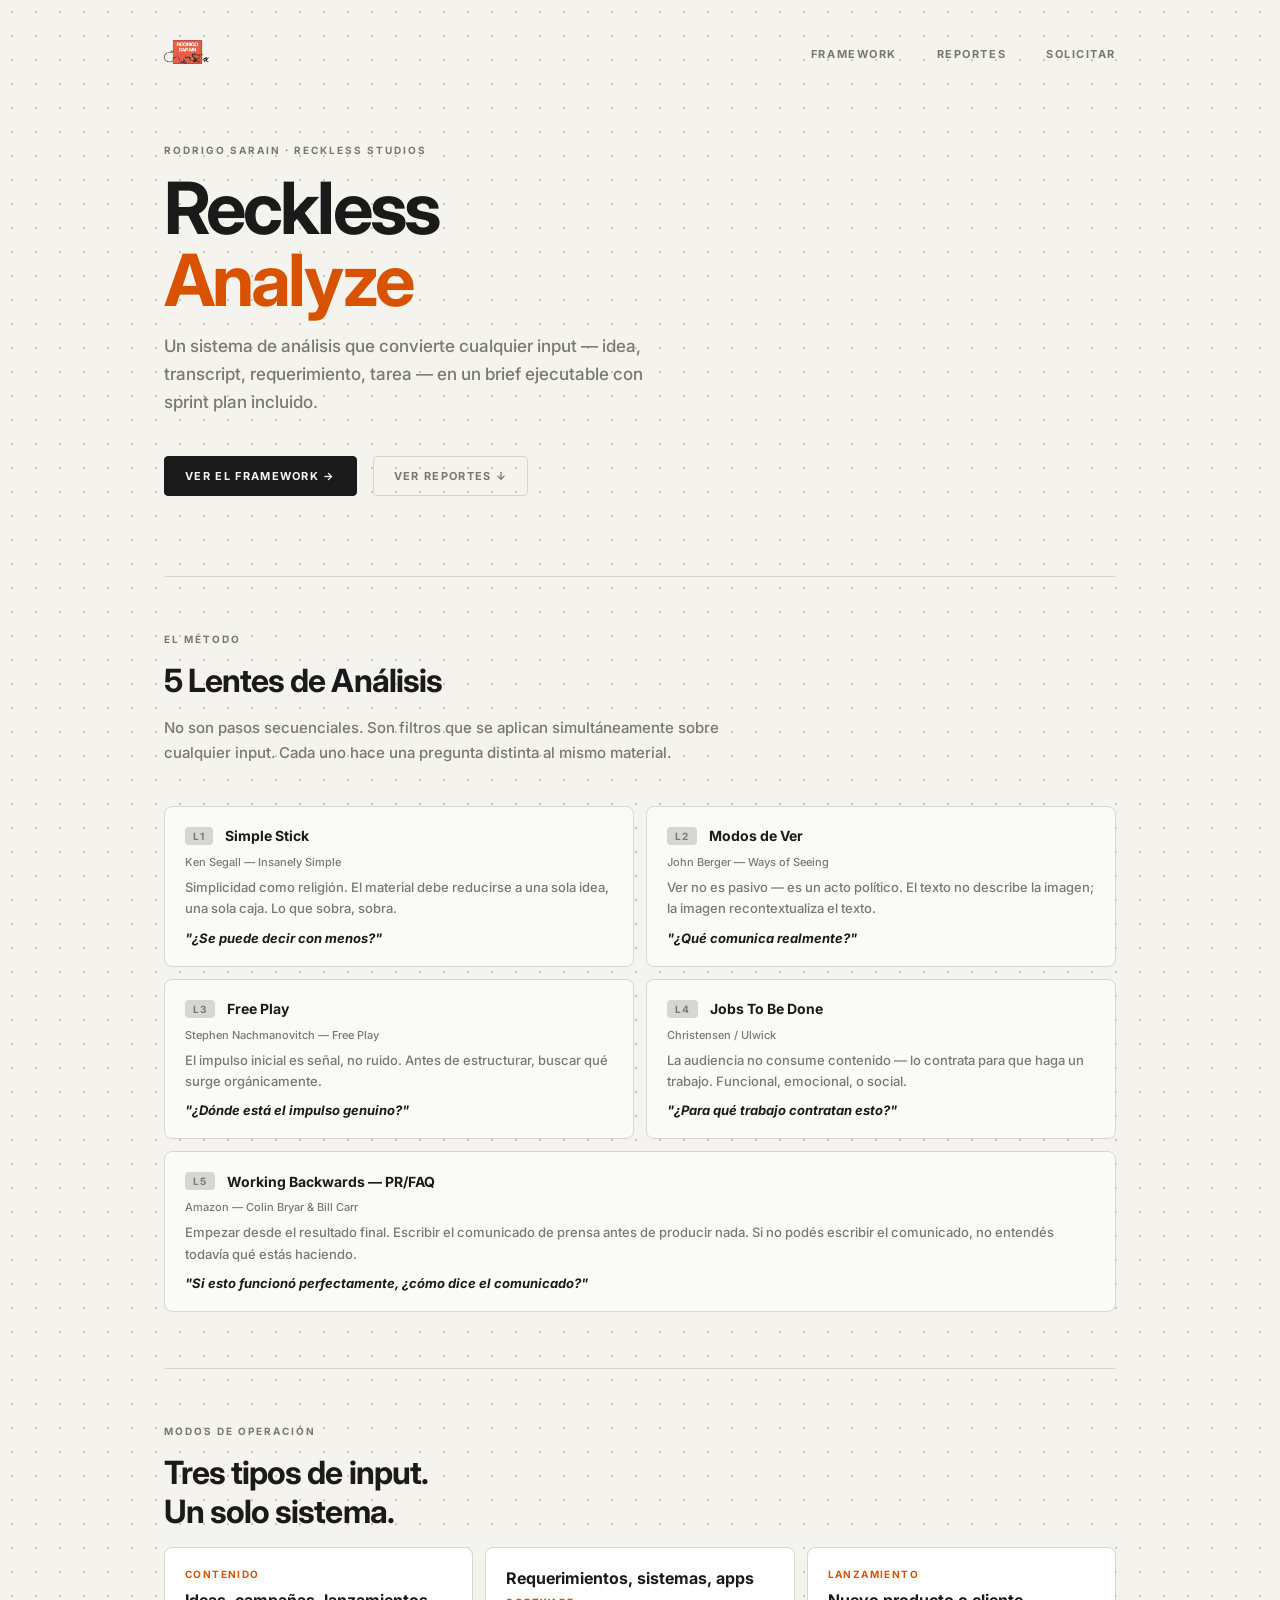
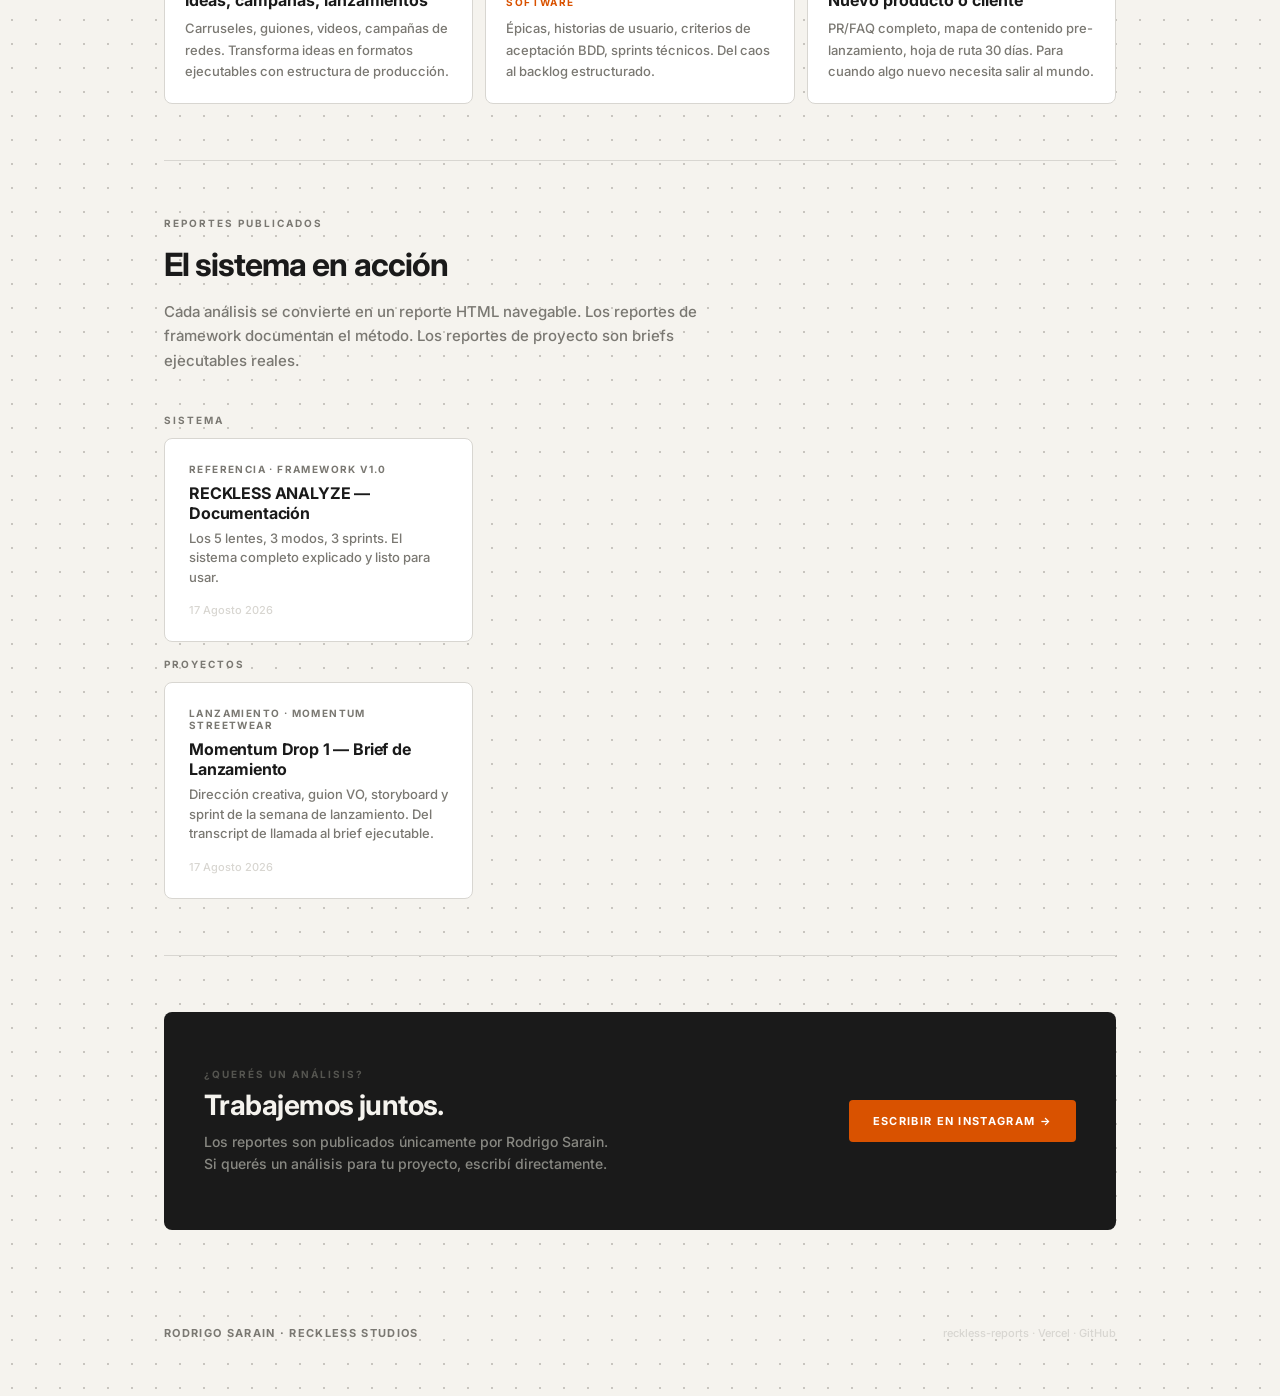
==== commit 4edd1b73: "report: momentum-drop1-launch — brief creativo, guion VO, storyboard y sprint plan lanzamiento Drop " ====
--- a/index.html
+++ b/index.html
@@ -140,9 +140,12 @@
     <div>
       <div class="section-eyebrow" style="margin-bottom: 12px;">Proyectos</div>
       <div class="reports-index-grid">
-        <div class="empty-state">
-          <p>Los reportes de proyecto aparecen acá.<br>Publicados por <strong style="color: var(--void);">Rodrigo Sarain</strong> · Reckless Studios.</p>
-        </div>
+        <a class="report-card" href="/reports/momentum-drop1-launch">
+          <div class="rc-mode">Lanzamiento · Momentum Streetwear</div>
+          <div class="rc-title">Momentum Drop 1 — Brief de Lanzamiento</div>
+          <div class="rc-sub">Dirección creativa, guion VO, storyboard y sprint de la semana de lanzamiento. Del transcript de llamada al brief ejecutable.</div>
+          <div class="rc-date">17 Agosto 2026</div>
+        </a>
       </div>
     </div>
   </section>
